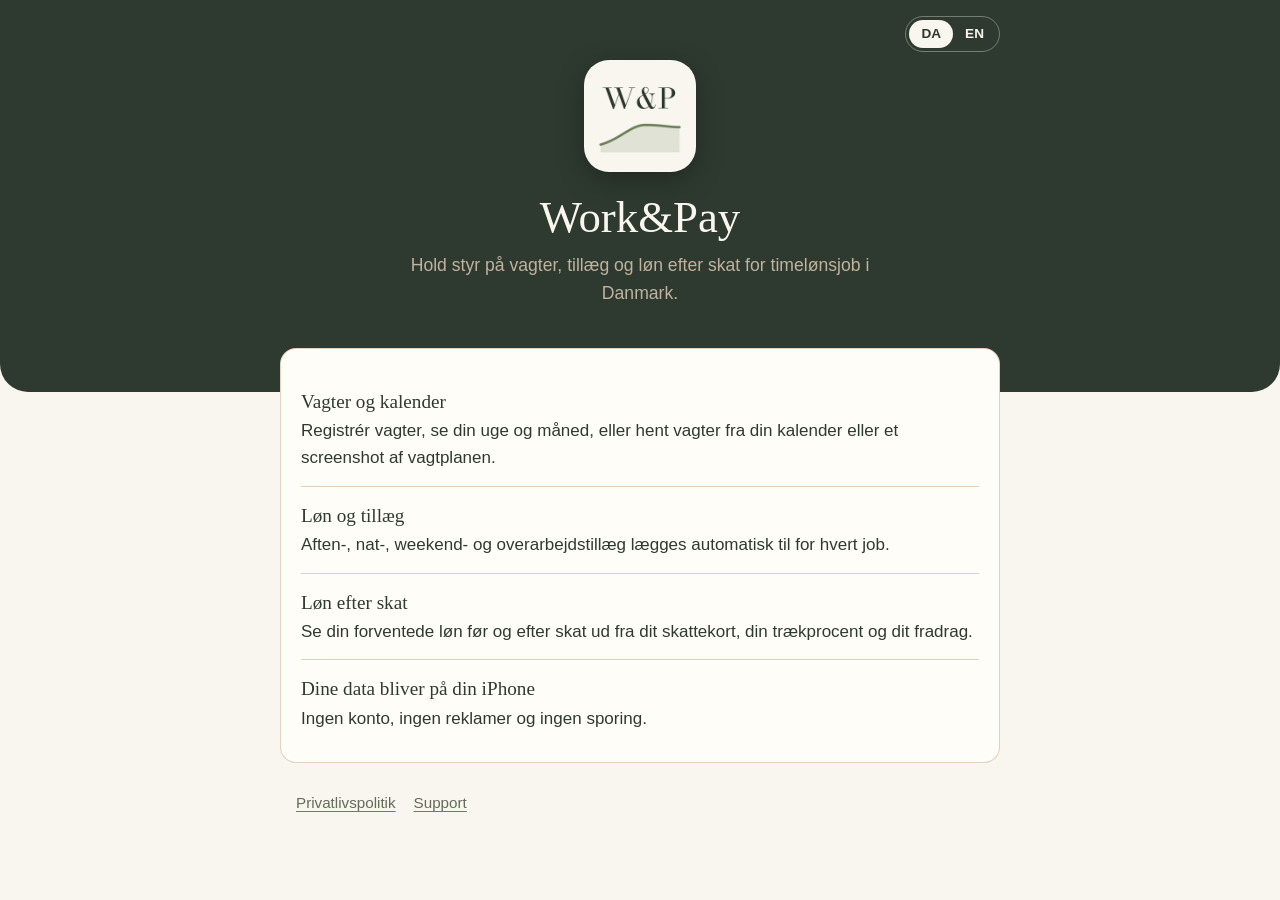
==== da/index.html @ 0ae3ec36 "DA/EN-knap og hver side på sit eget sprog - Knappen øverst til højre skifter til samme side på det a" ====
<!doctype html>
<html lang="da">
<head>
<meta charset="utf-8">
<meta name="viewport" content="width=device-width, initial-scale=1">
<title>Work&amp;Pay</title>
<meta name="description" content="Hold styr på vagter, tillæg og løn efter skat for timelønsjob i Danmark. En iPhone-app.">
<meta name="theme-color" content="#2e3a2f">
<link rel="icon" href="../assets/favicon-32.png" type="image/png">
<link rel="apple-touch-icon" href="../assets/apple-touch-icon.png">
<meta property="og:type" content="website">
<meta property="og:title" content="Work&amp;Pay">
<meta property="og:description" content="Hold styr på vagter, tillæg og løn efter skat for timelønsjob i Danmark.">
<meta property="og:image" content="https://arthurhartelius.github.io/workandpay/assets/og-image.png">
<meta name="twitter:card" content="summary_large_image">
<link rel="alternate" hreflang="en" href="../">
<link rel="stylesheet" href="../style.css">
</head>
<body>
<header class="hero home">
<div class="hero-inner">
<div class="topbar">
<nav class="lang-switch" aria-label="Sprog"><span aria-current="page" aria-label="Dansk">DA</span><a href="../" hreflang="en" lang="en" aria-label="English">EN</a></nav>
</div>
<img class="app-icon" src="../assets/icon-256.png" alt="Work&amp;Pays app-ikon">
<h1>Work&amp;Pay</h1>
<p class="meta">Hold styr på vagter, tillæg og løn efter skat for timelønsjob i Danmark.</p>
</div>
</header>

<div class="page">
<main class="card">
<ul class="features">
<li><strong>Vagter og kalender</strong>Registrér vagter, se din uge og måned, eller hent vagter fra din kalender eller et screenshot af vagtplanen.</li>
<li><strong>Løn og tillæg</strong>Aften-, nat-, weekend- og overarbejdstillæg lægges automatisk til for hvert job.</li>
<li><strong>Løn efter skat</strong>Se din forventede løn før og efter skat ud fra dit skattekort, din trækprocent og dit fradrag.</li>
<li><strong>Dine data bliver på din iPhone</strong>Ingen konto, ingen reklamer og ingen sporing.</li>
</ul>
</main>
</div>

<footer>
<nav>
<a href="privatliv/">Privatlivspolitik</a>
<a href="support/">Support</a>
</nav>
</footer>
</body>
</html>
---- style.css ----
/* Farverne er de samme som i appen (WorkAndPay/Design/Theme.swift).
   Kun systemskrifter og ingen eksterne filer: siden må ikke sende besøgendes IP-adresse videre til andre. */
:root {
  color-scheme: light dark;
  --bg: #f8f6ee;
  --card: #fffdf8;
  --border: rgba(217, 201, 178, 0.8);
  --text: #2e3a2f;
  --muted: #646a5c;
  --accent: #6b7f5b;
  --soft: #eef0e6;
  --hero: #2e3a2f;
  --on-hero: #f8f6ee;
  --on-hero-muted: #bfb39f;
  --action: #c96f4f;
  --on-action: #f8f6ee;
  --serif: ui-serif, "New York", Georgia, "Times New Roman", serif;
}
@media (prefers-color-scheme: dark) {
  :root {
    --bg: #1a221b;
    --card: #2e3a2f;
    --border: rgba(217, 201, 178, 0.16);
    --text: #f8f6ee;
    --muted: #bfb39f;
    --accent: #a3b78f;
    --soft: rgba(163, 183, 143, 0.12);
    --hero: #243328;
  }
}

* { box-sizing: border-box; }
body {
  margin: 0;
  background: var(--bg);
  color: var(--text);
  font: 17px/1.6 -apple-system, BlinkMacSystemFont, "Segoe UI", Roboto, Helvetica, Arial, sans-serif;
  -webkit-text-size-adjust: 100%;
}
a { color: inherit; text-decoration-color: var(--accent); text-underline-offset: 3px; }
a:hover { text-decoration-thickness: 2px; }

/* Den mørke top, som på appens Hjem-skærm */
.hero {
  background: var(--hero);
  color: var(--on-hero);
  border-radius: 0 0 28px 28px;
  padding: 16px 16px 76px;
}
.hero-inner { max-width: 720px; margin: 0 auto; }
.topbar { display: flex; justify-content: space-between; align-items: center; gap: 12px; }
.brand { display: flex; align-items: center; gap: 10px; text-decoration: none; font-family: var(--serif); font-size: 1.3rem; }
.brand img { width: 36px; height: 36px; border-radius: 8px; }
/* DA/EN-knap: det valgte sprog er fremhævet, det andet er et link til samme side på det sprog */
.lang-switch {
  display: inline-flex;
  margin-left: auto;
  border: 1px solid rgba(248, 246, 238, 0.35);
  border-radius: 999px;
  padding: 3px;
}
.lang-switch a, .lang-switch span {
  padding: 3px 12px;
  border-radius: 999px;
  font-size: 0.85rem;
  font-weight: 600;
  text-decoration: none;
}
.lang-switch span { background: var(--on-hero); color: var(--hero); }
.hero h1 { font-family: var(--serif); font-weight: 400; font-size: clamp(2rem, 7vw, 2.8rem); line-height: 1.15; margin: 44px 0 8px; }
.hero .meta { color: var(--on-hero-muted); margin: 0; }

/* Indholdet ligger i et kort hen over kanten af toppen */
.page { padding: 0 16px; }
.card {
  max-width: 720px;
  margin: -44px auto 0;
  background: var(--card);
  border: 1px solid var(--border);
  border-radius: 16px;
  padding: 8px 20px 12px;
  overflow-wrap: break-word; /* lange e-mailadresser må ikke gøre siden bredere end telefonen */
}
h2 { font-family: var(--serif); font-weight: 400; font-size: 1.45rem; line-height: 1.25; margin: 1.6em 0 0.4em; }
p, ul { margin: 0 0 1em; }
ul { padding-left: 1.2em; }
li { margin-bottom: 0.55em; }
.summary, .notice { background: var(--soft); border-radius: 12px; padding: 14px 16px; margin: 16px 0 1em; }
.notice { border-left: 4px solid var(--action); }
.summary p:last-child, .notice p:last-child { margin-bottom: 0; }

.button {
  display: inline-block;
  background: var(--action);
  color: var(--on-action);
  font-weight: 700;
  font-size: 1.2rem;
  padding: 12px 24px;
  border-radius: 999px;
  text-decoration: none;
  margin: 4px 0 6px;
}
.address { color: var(--muted); margin-bottom: 1.4em; user-select: all; }

footer { max-width: 720px; margin: 28px auto 40px; padding: 0 16px; color: var(--muted); font-size: 0.95rem; }
footer nav { display: flex; flex-wrap: wrap; gap: 6px 18px; }

/* Forsiden */
.home { text-align: center; padding-bottom: 84px; }
.home .app-icon { width: 112px; height: 112px; border-radius: 25px; margin: 8px auto 0; display: block; box-shadow: 0 8px 28px rgba(0, 0, 0, 0.3); }
.home h1 { margin-top: 20px; }
.home .meta { max-width: 30em; margin: 0 auto; font-size: 1.1rem; }
.features { list-style: none; padding: 0; margin: 16px 0 4px; }
.features li { padding: 14px 0; border-bottom: 1px solid var(--border); margin: 0; }
.features li:last-child { border-bottom: 0; }
.features strong { display: block; font-family: var(--serif); font-weight: 400; font-size: 1.2rem; }
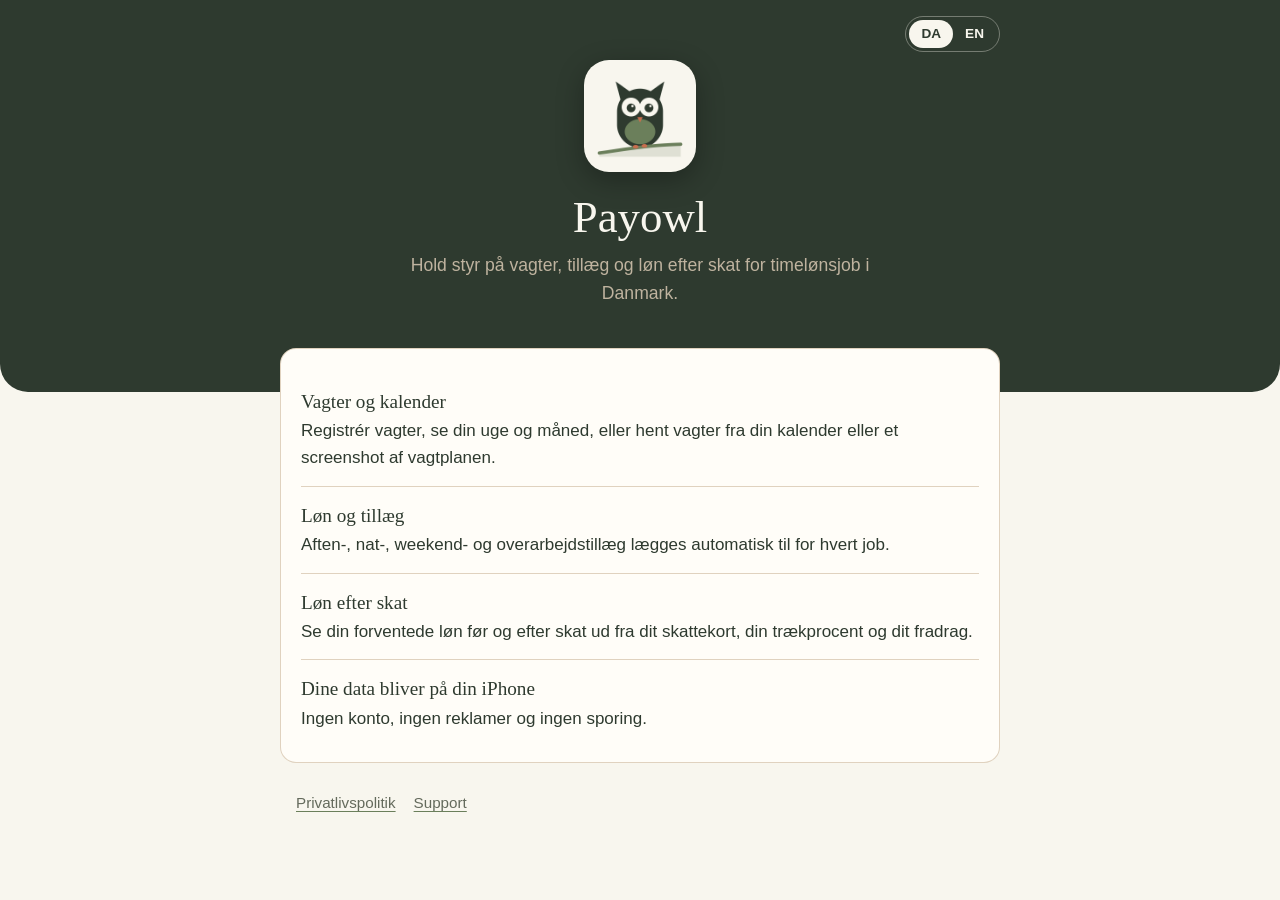
==== commit 22da3739: "Omdøb hjemmesiden til Payowl med nyt ugle-ikon Tekster, links og adresse (/payowl/) passer til appen" ====
--- a/da/index.html
+++ b/da/index.html
@@ -3,15 +3,15 @@
 <head>
 <meta charset="utf-8">
 <meta name="viewport" content="width=device-width, initial-scale=1">
-<title>Work&amp;Pay</title>
+<title>Payowl</title>
 <meta name="description" content="Hold styr på vagter, tillæg og løn efter skat for timelønsjob i Danmark. En iPhone-app.">
 <meta name="theme-color" content="#2e3a2f">
 <link rel="icon" href="../assets/favicon-32.png" type="image/png">
 <link rel="apple-touch-icon" href="../assets/apple-touch-icon.png">
 <meta property="og:type" content="website">
-<meta property="og:title" content="Work&amp;Pay">
+<meta property="og:title" content="Payowl">
 <meta property="og:description" content="Hold styr på vagter, tillæg og løn efter skat for timelønsjob i Danmark.">
-<meta property="og:image" content="https://arthurhartelius.github.io/workandpay/assets/og-image.png">
+<meta property="og:image" content="https://arthurhartelius.github.io/payowl/assets/og-image.png">
 <meta name="twitter:card" content="summary_large_image">
 <link rel="alternate" hreflang="en" href="../">
 <link rel="stylesheet" href="../style.css">
@@ -22,8 +22,8 @@
 <div class="topbar">
 <nav class="lang-switch" aria-label="Sprog"><span aria-current="page" aria-label="Dansk">DA</span><a href="../" hreflang="en" lang="en" aria-label="English">EN</a></nav>
 </div>
-<img class="app-icon" src="../assets/icon-256.png" alt="Work&amp;Pays app-ikon">
-<h1>Work&amp;Pay</h1>
+<img class="app-icon" src="../assets/icon-256.png" alt="Payowls app-ikon">
+<h1>Payowl</h1>
 <p class="meta">Hold styr på vagter, tillæg og løn efter skat for timelønsjob i Danmark.</p>
 </div>
 </header>
--- a/style.css
+++ b/style.css
@@ -1,4 +1,4 @@
-/* Farverne er de samme som i appen (WorkAndPay/Design/Theme.swift).
+/* Farverne er de samme som i appen (Payowl/Design/Theme.swift).
    Kun systemskrifter og ingen eksterne filer: siden må ikke sende besøgendes IP-adresse videre til andre. */
 :root {
   color-scheme: light dark;
